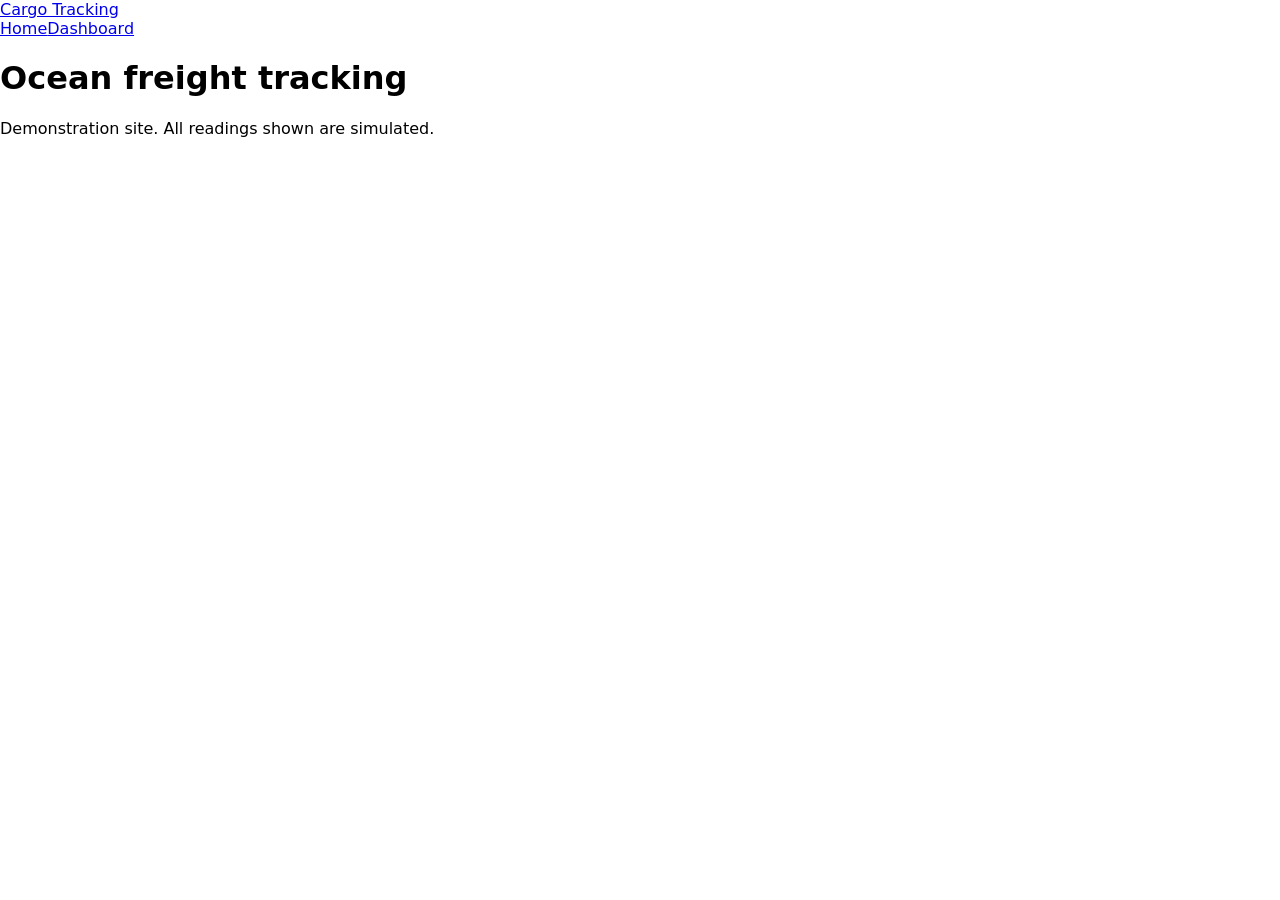
==== index.html @ e57d4d87 "Scaffold: two pages, styles and scripts" ====
<!doctype html>
<html lang="en">
<head>
<meta charset="utf-8">
<meta name="viewport" content="width=device-width, initial-scale=1">
<title>Ocean freight tracking | Cargo Tracking</title>
<link rel="stylesheet" href="css/tokens.css">
<link rel="stylesheet" href="css/layout.css">
<link rel="stylesheet" href="css/site.css">
</head>
<body>
<a class="skip" href="#main">Skip to content</a>
<header class="site-header"><a class="brand" href="index.html">Cargo Tracking</a>
<nav aria-label="Main"><a href="index.html">Home</a><a href="dashboard.html">Dashboard</a></nav></header>
<main id="main">
<h1>Ocean freight tracking</h1>
<!-- content: build.fullstack -->
</main>
<footer class="site-footer"><p>Demonstration site. All readings shown are simulated.</p></footer>
<script src="js/nav.js"></script>
<script src="js/app.js"></script>
</body>
</html>
---- css/tokens.css ----
:root{/* design tokens: designer */}
---- css/layout.css ----
/* layout: ui/ux */
---- css/site.css ----
body{font-family:system-ui,sans-serif;margin:0}
.skip{position:absolute;left:-999px}.skip:focus{left:0}
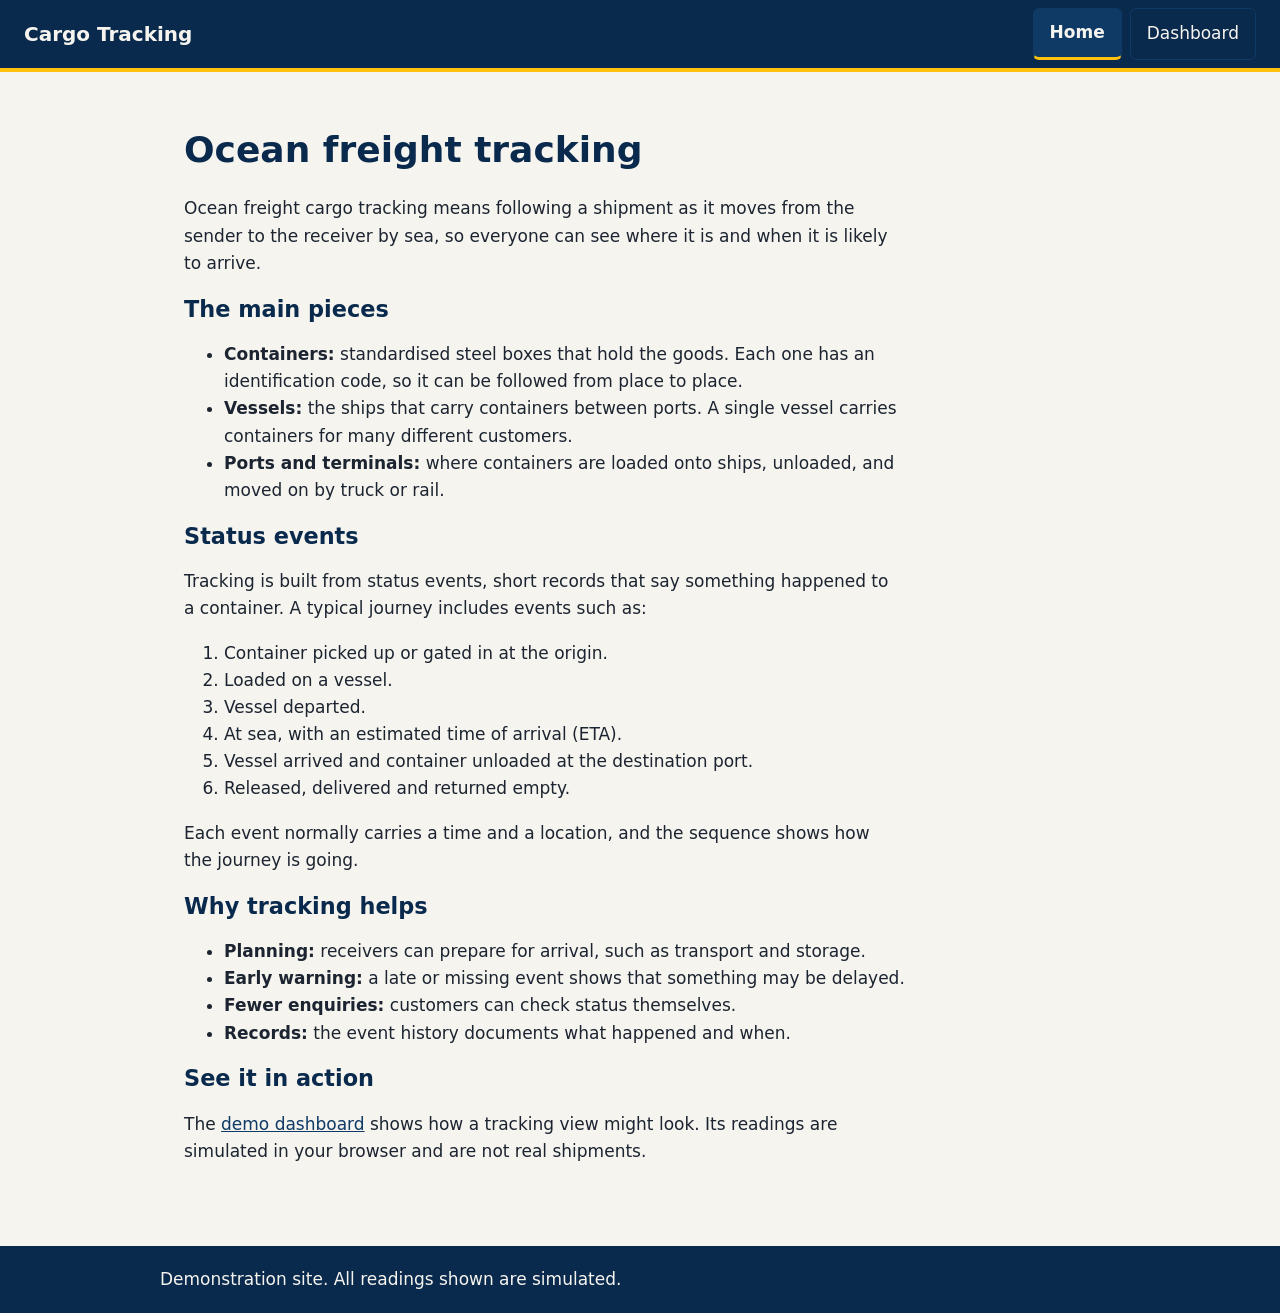
==== commit 866a2da3: "Add freight tracking explainer and simulated dashboard" ====
--- a/index.html
+++ b/index.html
@@ -14,7 +14,33 @@
 <nav aria-label="Main"><a href="index.html">Home</a><a href="dashboard.html">Dashboard</a></nav></header>
 <main id="main">
 <h1>Ocean freight tracking</h1>
-<!-- content: build.fullstack -->
+<p class="lead">Ocean freight cargo tracking means following a shipment as it moves from the sender to the receiver by sea, so everyone can see where it is and when it is likely to arrive.</p>
+<h2>The main pieces</h2>
+<ul>
+<li><strong>Containers:</strong> standardised steel boxes that hold the goods. Each one has an identification code, so it can be followed from place to place.</li>
+<li><strong>Vessels:</strong> the ships that carry containers between ports. A single vessel carries containers for many different customers.</li>
+<li><strong>Ports and terminals:</strong> where containers are loaded onto ships, unloaded, and moved on by truck or rail.</li>
+</ul>
+<h2>Status events</h2>
+<p>Tracking is built from status events, short records that say something happened to a container. A typical journey includes events such as:</p>
+<ol>
+<li>Container picked up or gated in at the origin.</li>
+<li>Loaded on a vessel.</li>
+<li>Vessel departed.</li>
+<li>At sea, with an estimated time of arrival (ETA).</li>
+<li>Vessel arrived and container unloaded at the destination port.</li>
+<li>Released, delivered and returned empty.</li>
+</ol>
+<p>Each event normally carries a time and a location, and the sequence shows how the journey is going.</p>
+<h2>Why tracking helps</h2>
+<ul>
+<li><strong>Planning:</strong> receivers can prepare for arrival, such as transport and storage.</li>
+<li><strong>Early warning:</strong> a late or missing event shows that something may be delayed.</li>
+<li><strong>Fewer enquiries:</strong> customers can check status themselves.</li>
+<li><strong>Records:</strong> the event history documents what happened and when.</li>
+</ul>
+<h2>See it in action</h2>
+<p>The <a href="dashboard.html">demo dashboard</a> shows how a tracking view might look. Its readings are simulated in your browser and are not real shipments.</p>
 </main>
 <footer class="site-footer"><p>Demonstration site. All readings shown are simulated.</p></footer>
 <script src="js/nav.js"></script>
--- a/css/layout.css
+++ b/css/layout.css
@@ -1 +1,94 @@
-/* layout: ui/ux */
+/* layout: ui/ux. Phone first; dashboard cards and gauges. Colours and type come from tokens.css; fallbacks keep it readable until they land */
+:root{
+  --_paper:var(--color-paper,#f6f4ef);--_surface:var(--color-surface,#fff);--_ink:var(--color-ink,#1b2430);
+  --_dark:var(--color-navy-800,#0a2a4d);--_dark2:var(--color-navy-700,#0f3a66);--_accent:var(--color-safety,#ffc20e);
+  --_line:var(--color-steel-300,#bcc3ca);--_link:var(--color-navy-700,#0f3a66);--_focus:var(--color-focus,#0b63ce);
+  --_font:var(--font-body,system-ui,-apple-system,"Segoe UI",Roboto,Arial,sans-serif);
+  --_gap:var(--space-4,1rem);--_max:var(--content-width,60rem);--_touch:3.25rem;
+}
+*,*::before,*::after{box-sizing:border-box}
+html{-webkit-text-size-adjust:100%}
+body{margin:0;background:var(--_paper);color:var(--_ink);font-family:var(--_font);font-size:1.0625rem;line-height:1.6}
+img,svg{max-width:100%;height:auto}
+h1,h2,h3{line-height:1.2;color:var(--_dark)}
+h1{font-size:1.75rem}h2{font-size:1.4rem}h3{font-size:1.15rem}
+a{color:var(--_link)}
+:focus-visible{outline:3px solid var(--_focus);outline-offset:2px}
+.site-header :focus-visible,.site-footer :focus-visible{outline-color:var(--_paper)}
+
+.skip{position:absolute;left:.5rem;top:-4rem;z-index:100;padding:.75rem 1rem;background:var(--_dark);color:var(--_paper);border-radius:4px;text-decoration:none}
+.skip:focus{top:.5rem}
+
+.site-header{background:var(--_dark);color:var(--_paper);border-bottom:4px solid var(--_accent);padding:.5rem var(--_gap)}
+.brand{display:inline-block;color:var(--_paper);font-weight:800;font-size:1.25rem;text-decoration:none;padding:.5rem 0}
+.site-header nav{display:flex;gap:.5rem;margin-top:.25rem}
+.site-header nav a{flex:1;display:flex;align-items:center;justify-content:center;min-height:var(--_touch);padding:.5rem 1rem;color:var(--_paper);text-decoration:none;border-radius:6px;border:1px solid var(--_dark2);text-align:center}
+.site-header nav a:hover{background:var(--_dark2)}
+.site-header nav a[aria-current="page"]{background:var(--_dark2);font-weight:700;border-bottom:3px solid var(--_accent)}
+
+main{max-width:var(--_max);margin:0 auto;padding:1.25rem var(--_gap)}
+main p,main li{max-width:66ch}
+.site-footer{background:var(--_dark);color:var(--_paper);padding:1.25rem var(--_gap);margin-top:2rem}
+.site-footer p{max-width:var(--_max);margin:0 auto}
+.site-footer a{color:var(--_paper)}
+
+/* forms: big touch targets, labels above fields */
+label{display:block;font-weight:700;margin:1rem 0 .35rem}
+input,select,textarea{display:block;width:100%;min-height:var(--_touch);padding:.6rem .75rem;font:inherit;color:var(--_ink);background:var(--_surface);border:var(--field-border,2px solid #4a5460);border-radius:6px}
+textarea{min-height:8rem}
+fieldset{border:1px solid var(--_line);border-radius:6px;margin:1rem 0;padding:.5rem 1rem 1rem}
+button,.button{display:inline-flex;align-items:center;justify-content:center;min-height:var(--_touch);min-width:var(--_touch);padding:.6rem 1.25rem;font:inherit;font-weight:700;color:var(--_paper);background:var(--color-navy-700,#0f3a66);border:0;border-radius:6px;text-decoration:none;cursor:pointer}
+button:hover,.button:hover{background:var(--color-navy-800,#0a2a4d)}
+button:disabled,.button[aria-disabled="true"]{background:var(--color-steel-100,#e6e9ec);color:var(--color-steel-700,#4a5460);border:2px dashed var(--color-steel-300,#bcc3ca);cursor:not-allowed;opacity:1}
+button:disabled:hover{background:var(--color-steel-100,#e6e9ec)}
+
+/* form guidance: hint text, inline errors (icon + text, not colour alone), status message */
+.hint{margin:.25rem 0 0;font-size:.9rem;color:var(--color-steel-700,#4a5460)}
+.err{margin:.35rem 0 0;font-weight:700;color:var(--color-error-700,#b3261e)}
+.err:empty{display:none}
+.err::before{content:"\26A0\FE0E  "}
+input[aria-invalid="true"],select[aria-invalid="true"],textarea[aria-invalid="true"]{border:var(--field-border-error,2px solid #b3261e)}
+[role="status"]:not(:empty){margin:1rem 0;padding:.75rem 1rem;border-radius:6px;background:var(--color-success-bg,#e8f5ec);border:2px solid var(--color-success-700,#1e6b34);color:var(--color-success-700,#1e6b34);font-weight:700}
+.sr-only{position:absolute;width:1px;height:1px;margin:-1px;padding:0;overflow:hidden;clip:rect(0 0 0 0);white-space:nowrap;border:0}
+form button[type=submit]{width:100%;margin-top:1.25rem}
+
+/* cards and lists: <ul class="cards"><li class="card"> */
+.cards{list-style:none;margin:1.25rem 0;padding:0;display:grid;gap:var(--_gap)}
+.card{background:var(--_surface);border:1px solid var(--_line);border-radius:8px;padding:var(--_gap);box-shadow:var(--shadow-card,0 1px 3px rgba(0,0,0,.15))}
+.card h2,.card h3{margin-top:0}
+
+/* tables: div.table-wrap[tabindex=0][role=region][aria-label] > table.stack-table, td[data-label] */
+.table-wrap{overflow-x:auto;margin:1.25rem 0}
+table{border-collapse:collapse;width:100%;background:var(--_surface)}
+th,td{text-align:left;padding:.75rem;border-bottom:1px solid var(--_line);vertical-align:top}
+th{background:var(--color-steel-100,#e8eaed)}
+@media (max-width:39.99rem){
+  .stack-table thead{position:absolute;left:-999px}
+  .stack-table tr{display:block;margin-bottom:1rem;border:1px solid var(--_line);border-radius:6px}
+  .stack-table td{display:block}
+  .stack-table td::before{content:attr(data-label);display:block;font-size:.8rem;text-transform:uppercase;letter-spacing:.05em;color:var(--color-steel-700,#4a5563)}
+}
+
+@media (min-width:40rem){
+  h1{font-size:2.25rem}
+  .site-header{display:flex;align-items:center;justify-content:space-between;gap:1.5rem;padding:.5rem 1.5rem}
+  .site-header nav{margin:0}
+  .site-header nav a{flex:none}
+  main{padding:2rem 1.5rem}
+  .cards{grid-template-columns:repeat(2,1fr)}
+  form button[type=submit]{width:auto}
+}
+/* ol.flow: numbered steps with counter circles, joined by a line; stacks on phones */
+.flow{list-style:none;margin:1.5rem 0;padding:0;counter-reset:flow}
+.flow li{position:relative;counter-increment:flow;margin:0 0 1rem;padding:var(--_gap) var(--_gap) var(--_gap) 4rem;min-height:var(--_touch);background:var(--_surface);border:1px solid var(--_line);border-radius:8px;box-shadow:var(--shadow-card,0 1px 3px rgba(0,0,0,.15));max-width:none}
+.flow li::before{content:counter(flow);position:absolute;left:var(--_gap);top:var(--_gap);width:2.25rem;height:2.25rem;border-radius:50%;background:var(--_dark);color:var(--_paper);font-weight:800;display:flex;align-items:center;justify-content:center}
+.flow li:not(:last-child)::after{content:"";position:absolute;left:calc(var(--_gap) + 1.125rem - 1px);bottom:-1rem;height:1rem;border-left:2px solid var(--_dark2)}
+@media (min-width:60rem){.flow li{padding-left:4.5rem}}
+/* dashboard: <ul class="cards"><li class="card"><h2>..</h2><p class="stat">42</p><meter>..</meter></li></ul>; use native meter/progress with a text value */
+.stat{margin:.25rem 0;font-size:2rem;font-weight:800;line-height:1.1;color:var(--_dark)}
+.stat small{font-size:.9rem;font-weight:400;color:var(--color-steel-700,#4a5460)}
+meter,progress{display:block;width:100%;height:1.25rem}
+a.card,.card[tabindex]{display:block;color:inherit;text-decoration:none}
+a.card:hover,.card[tabindex]:hover{border-color:var(--_dark2)}
+@media (min-width:60rem){.cards.wide{grid-template-columns:repeat(4,1fr)}}
+@media (prefers-reduced-motion:reduce){*{scroll-behavior:auto!important;transition:none!important;animation:none!important}}
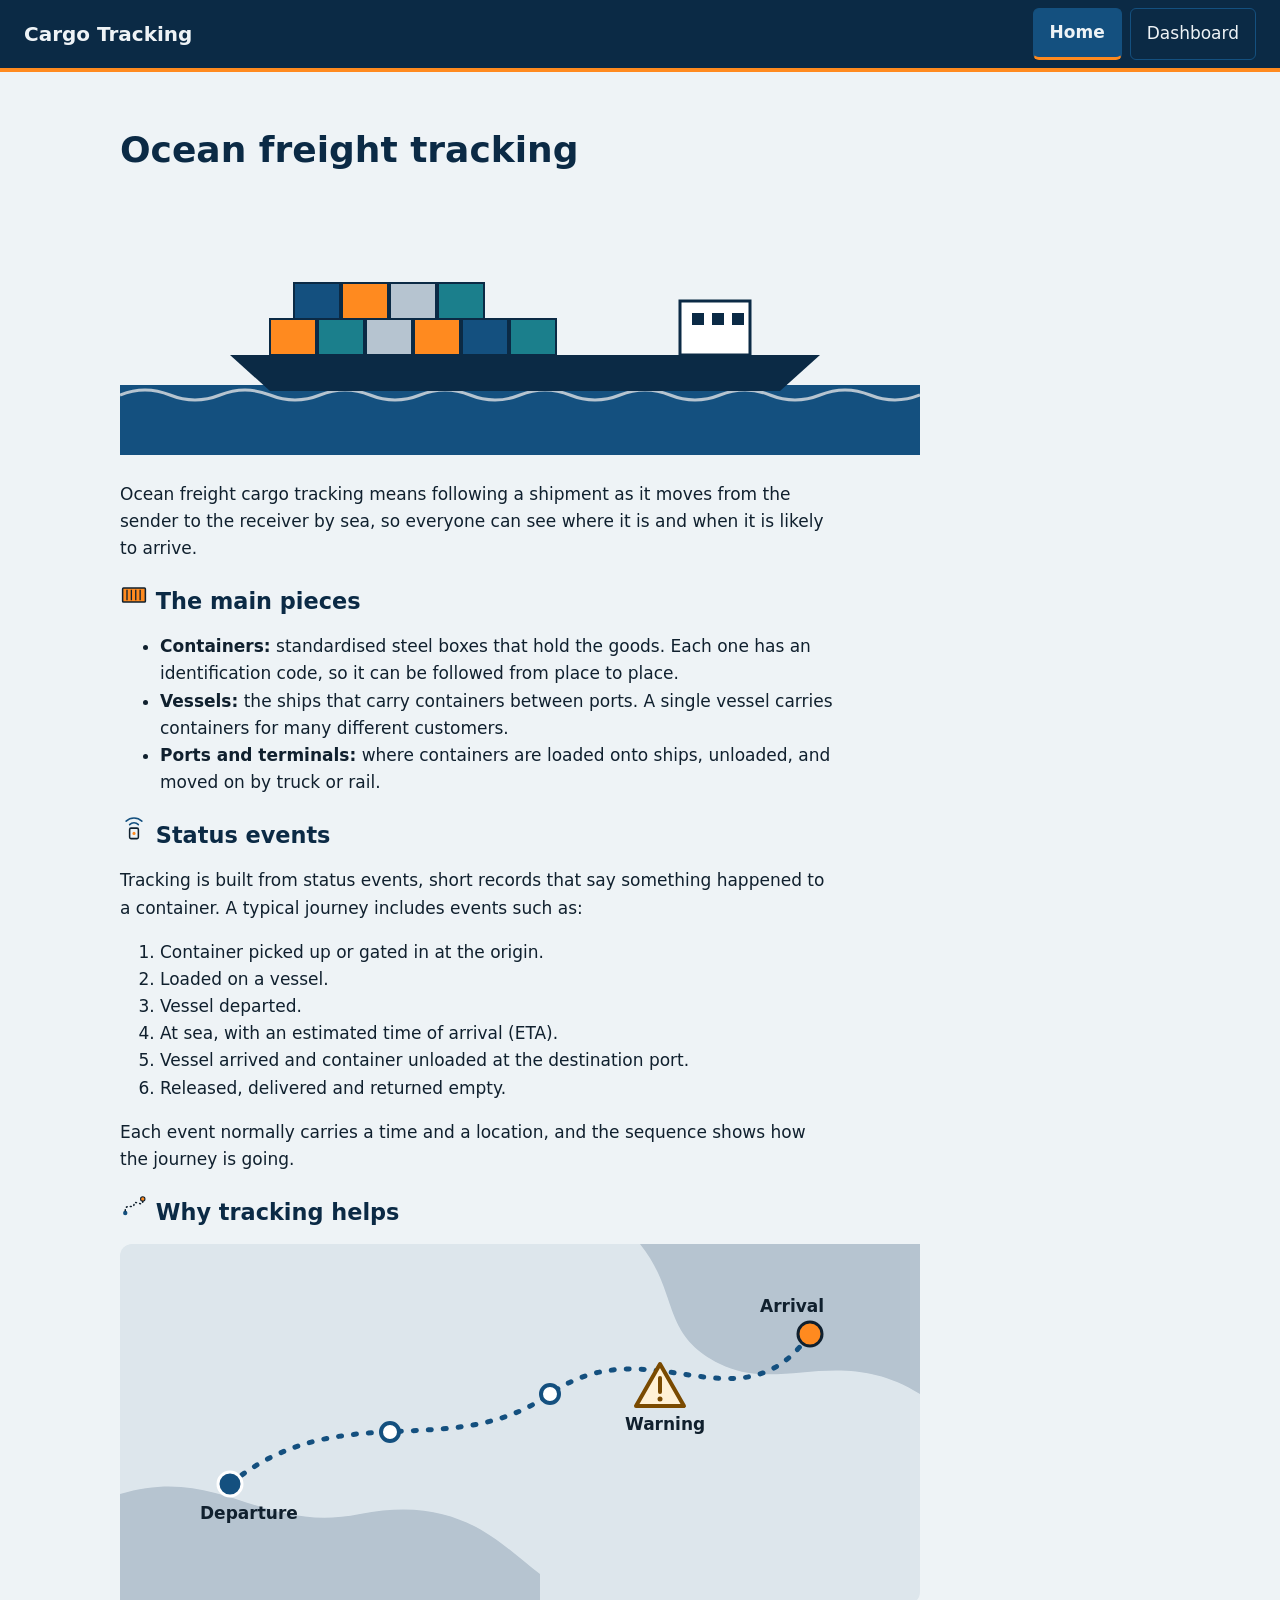
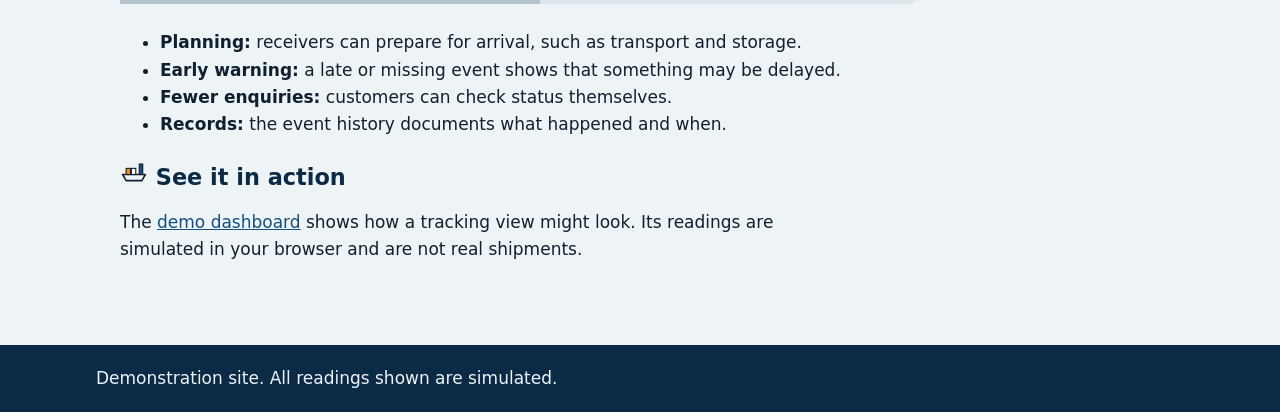
==== commit 63df12df: "Use designer hero, route map and icons; status as icon plus OK/Warning label" ====
--- a/index.html
+++ b/index.html
@@ -14,14 +14,15 @@
 <nav aria-label="Main"><a href="index.html">Home</a><a href="dashboard.html">Dashboard</a></nav></header>
 <main id="main">
 <h1>Ocean freight tracking</h1>
+<img src="assets/ship-hero.svg" alt="A container ship at sea" style="max-width:100%;height:auto">
 <p class="lead">Ocean freight cargo tracking means following a shipment as it moves from the sender to the receiver by sea, so everyone can see where it is and when it is likely to arrive.</p>
-<h2>The main pieces</h2>
+<h2><img src="assets/icon-container.svg" alt="" width="28" height="28"> The main pieces</h2>
 <ul>
 <li><strong>Containers:</strong> standardised steel boxes that hold the goods. Each one has an identification code, so it can be followed from place to place.</li>
 <li><strong>Vessels:</strong> the ships that carry containers between ports. A single vessel carries containers for many different customers.</li>
 <li><strong>Ports and terminals:</strong> where containers are loaded onto ships, unloaded, and moved on by truck or rail.</li>
 </ul>
-<h2>Status events</h2>
+<h2><img src="assets/icon-sensor.svg" alt="" width="28" height="28"> Status events</h2>
 <p>Tracking is built from status events, short records that say something happened to a container. A typical journey includes events such as:</p>
 <ol>
 <li>Container picked up or gated in at the origin.</li>
@@ -32,14 +33,15 @@
 <li>Released, delivered and returned empty.</li>
 </ol>
 <p>Each event normally carries a time and a location, and the sequence shows how the journey is going.</p>
-<h2>Why tracking helps</h2>
+<h2><img src="assets/icon-route.svg" alt="" width="28" height="28"> Why tracking helps</h2>
+<img src="assets/route-map.svg" alt="Simple route map from a departure port to an arrival port with two waypoints and one alert" style="max-width:100%;height:auto">
 <ul>
 <li><strong>Planning:</strong> receivers can prepare for arrival, such as transport and storage.</li>
 <li><strong>Early warning:</strong> a late or missing event shows that something may be delayed.</li>
 <li><strong>Fewer enquiries:</strong> customers can check status themselves.</li>
 <li><strong>Records:</strong> the event history documents what happened and when.</li>
 </ul>
-<h2>See it in action</h2>
+<h2><img src="assets/icon-ship.svg" alt="" width="28" height="28"> See it in action</h2>
 <p>The <a href="dashboard.html">demo dashboard</a> shows how a tracking view might look. Its readings are simulated in your browser and are not real shipments.</p>
 </main>
 <footer class="site-footer"><p>Demonstration site. All readings shown are simulated.</p></footer>
--- a/css/tokens.css
+++ b/css/tokens.css
@@ -1 +1,62 @@
-:root{/* design tokens: designer */}
+/* Design tokens: cargo-tracking. Maritime logistics: deep sea blue, safety orange accent, pale sea-mist paper.
+   Contrast (hand-calculated, AA): ink on paper ~15:1, navy-700 on paper ~9.5:1, paper on navy-800 ~14:1,
+   ink on safety orange ~8:1 (orange is a fill/border, never text on light), error-700 on white ~6.5:1,
+   success-700 on success-bg ~6:1, warning-800 on warning-bg ~7:1.
+   Alerts never rely on colour alone: each level pairs a colour with its own shape icon and a text label
+   (OK = circle tick, Warning = triangle, Critical = octagon). See assets/icon-alert-*.svg.
+   Type: system stacks only, 1.25 scale. Names such as --color-navy-* are what the shared layout CSS reads. */
+:root {
+  --color-paper: #eef3f6;
+  --color-surface: #ffffff;
+  --color-ink: #10202e;
+  --color-navy-800: #0b2a45;
+  --color-navy-700: #14507f;
+  --color-teal-600: #1b7f8c;
+  --color-safety: #ff8a1f;
+  --color-steel-700: #46586a;
+  --color-steel-300: #b6c4d0;
+  --color-steel-100: #dde6ec;
+  --color-error-700: #b3261e;
+  --color-error-bg: #fdecea;
+  --color-warning-800: #7a4a00;
+  --color-warning-bg: #fff1d6;
+  --color-success-700: #1e6b45;
+  --color-success-bg: #e6f4ec;
+  --color-focus: #0b63ce;
+
+  --font-body: system-ui, -apple-system, "Segoe UI", Roboto, "Helvetica Neue", Arial, sans-serif;
+  --font-heading: system-ui, -apple-system, "Segoe UI", Roboto, "Helvetica Neue", Arial, sans-serif;
+  --font-mono: ui-monospace, SFMono-Regular, Menlo, Consolas, monospace;
+
+  --text-sm: 0.9rem;
+  --text-base: 1.0625rem;
+  --text-md: 1.3rem;
+  --text-lg: 1.65rem;
+  --text-xl: 2.1rem;
+  --text-2xl: 2.7rem;
+  --leading-tight: 1.2;
+  --leading-body: 1.6;
+  --weight-heading: 700;
+
+  --space-1: 0.25rem;
+  --space-2: 0.5rem;
+  --space-3: 0.75rem;
+  --space-4: 1rem;
+  --space-5: 1.5rem;
+  --space-6: 2rem;
+  --space-7: 3rem;
+  --space-8: 4.5rem;
+
+  --radius-sm: 3px;
+  --radius-md: 6px;
+  --radius-lg: 12px;
+  --border-width: 1px;
+  --shadow-card: 0 1px 3px rgba(11, 42, 69, 0.15), 0 6px 16px rgba(11, 42, 69, 0.07);
+  --content-width: 68rem;
+  --measure: 64ch;
+
+  --field-height: 3rem;
+  --field-border: var(--border-width) solid var(--color-steel-700);
+  --field-border-error: var(--border-width) solid var(--color-error-700);
+  --focus-ring: 3px solid var(--color-focus);
+}
--- a/css/layout.css
+++ b/css/layout.css
@@ -90,5 +90,11 @@
 meter,progress{display:block;width:100%;height:1.25rem}
 a.card,.card[tabindex]{display:block;color:inherit;text-decoration:none}
 a.card:hover,.card[tabindex]:hover{border-color:var(--_dark2)}
+/* alert levels: pair a colour with an icon and a text label, never colour alone: <p class="alert alert-ok"><img alt="" src=..><strong>OK</strong> text</p> */
+.alert{display:flex;align-items:center;gap:.5rem;margin:.5rem 0;padding:.5rem .75rem;border-radius:6px;border:2px solid;max-width:none}
+.alert img,.alert svg{width:1.5rem;height:1.5rem;flex:none}
+.alert-ok{background:var(--color-success-bg,#e6f4ec);border-color:var(--color-success-700,#1e6b45);color:var(--color-success-700,#1e6b45)}
+.alert-warning{background:var(--color-warning-bg,#fff1d6);border-color:var(--color-warning-800,#7a4a00);color:var(--color-warning-800,#7a4a00)}
+.alert-critical{background:var(--color-error-bg,#fdecea);border-color:var(--color-error-700,#b3261e);color:var(--color-error-700,#b3261e)}
 @media (min-width:60rem){.cards.wide{grid-template-columns:repeat(4,1fr)}}
 @media (prefers-reduced-motion:reduce){*{scroll-behavior:auto!important;transition:none!important;animation:none!important}}
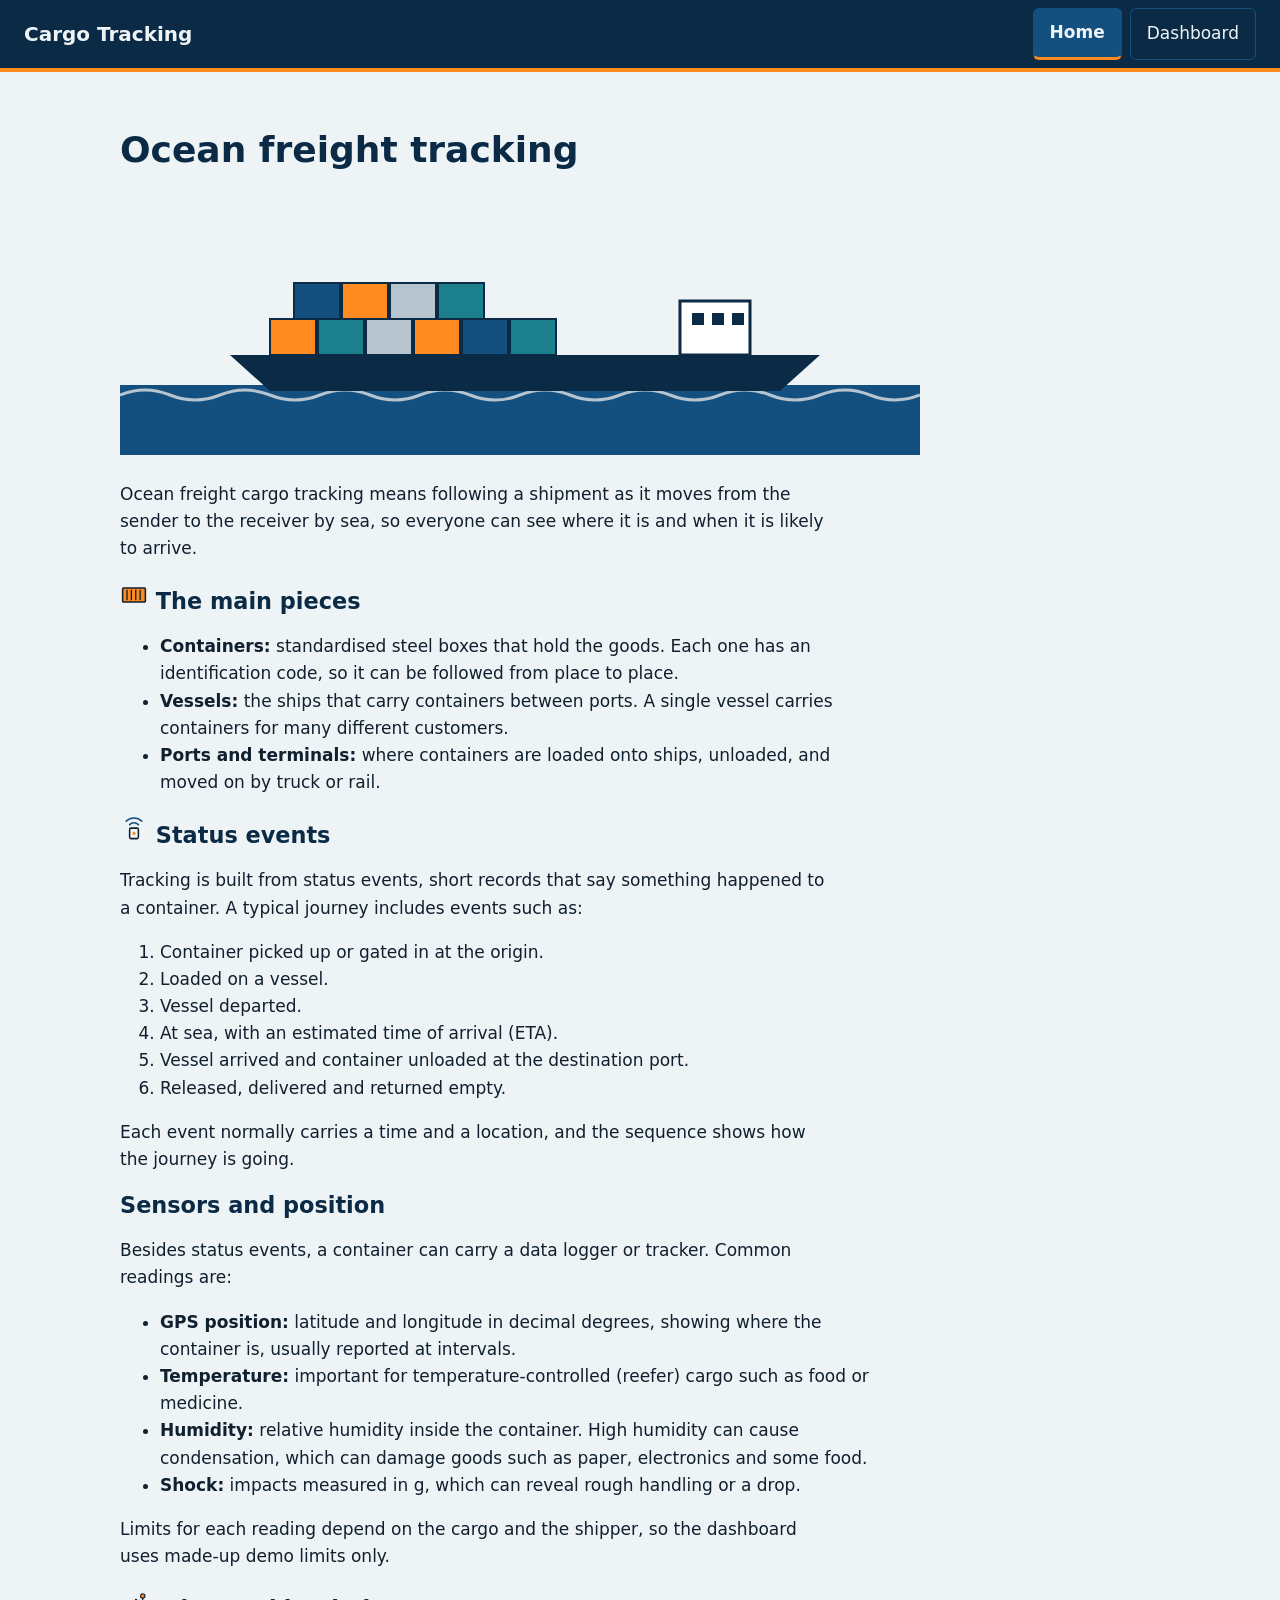
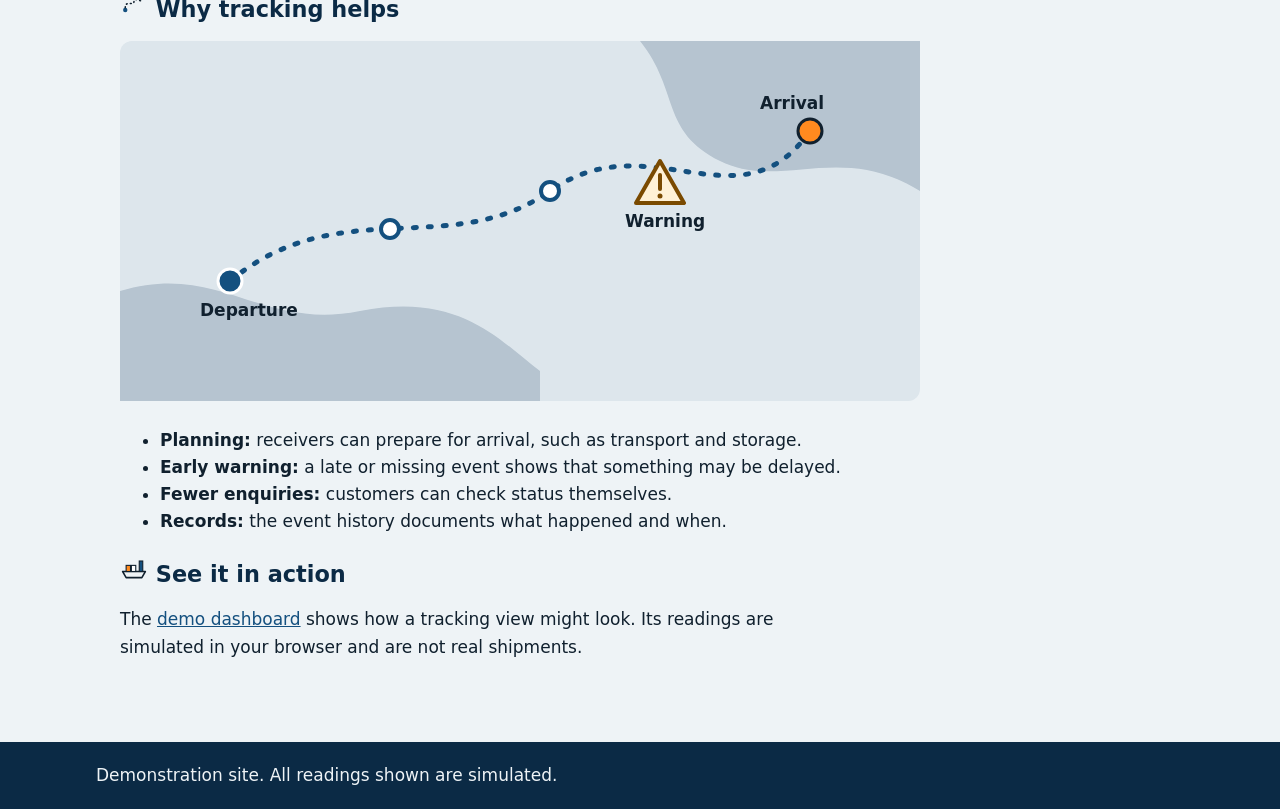
==== commit cf03d141: "Add simulated humidity, shock and GPS; status uses alert classes with icon and label" ====
--- a/index.html
+++ b/index.html
@@ -33,6 +33,15 @@
 <li>Released, delivered and returned empty.</li>
 </ol>
 <p>Each event normally carries a time and a location, and the sequence shows how the journey is going.</p>
+<h2>Sensors and position</h2>
+<p>Besides status events, a container can carry a data logger or tracker. Common readings are:</p>
+<ul>
+<li><strong>GPS position:</strong> latitude and longitude in decimal degrees, showing where the container is, usually reported at intervals.</li>
+<li><strong>Temperature:</strong> important for temperature-controlled (reefer) cargo such as food or medicine.</li>
+<li><strong>Humidity:</strong> relative humidity inside the container. High humidity can cause condensation, which can damage goods such as paper, electronics and some food.</li>
+<li><strong>Shock:</strong> impacts measured in g, which can reveal rough handling or a drop.</li>
+</ul>
+<p>Limits for each reading depend on the cargo and the shipper, so the dashboard uses made-up demo limits only.</p>
 <h2><img src="assets/icon-route.svg" alt="" width="28" height="28"> Why tracking helps</h2>
 <img src="assets/route-map.svg" alt="Simple route map from a departure port to an arrival port with two waypoints and one alert" style="max-width:100%;height:auto">
 <ul>
